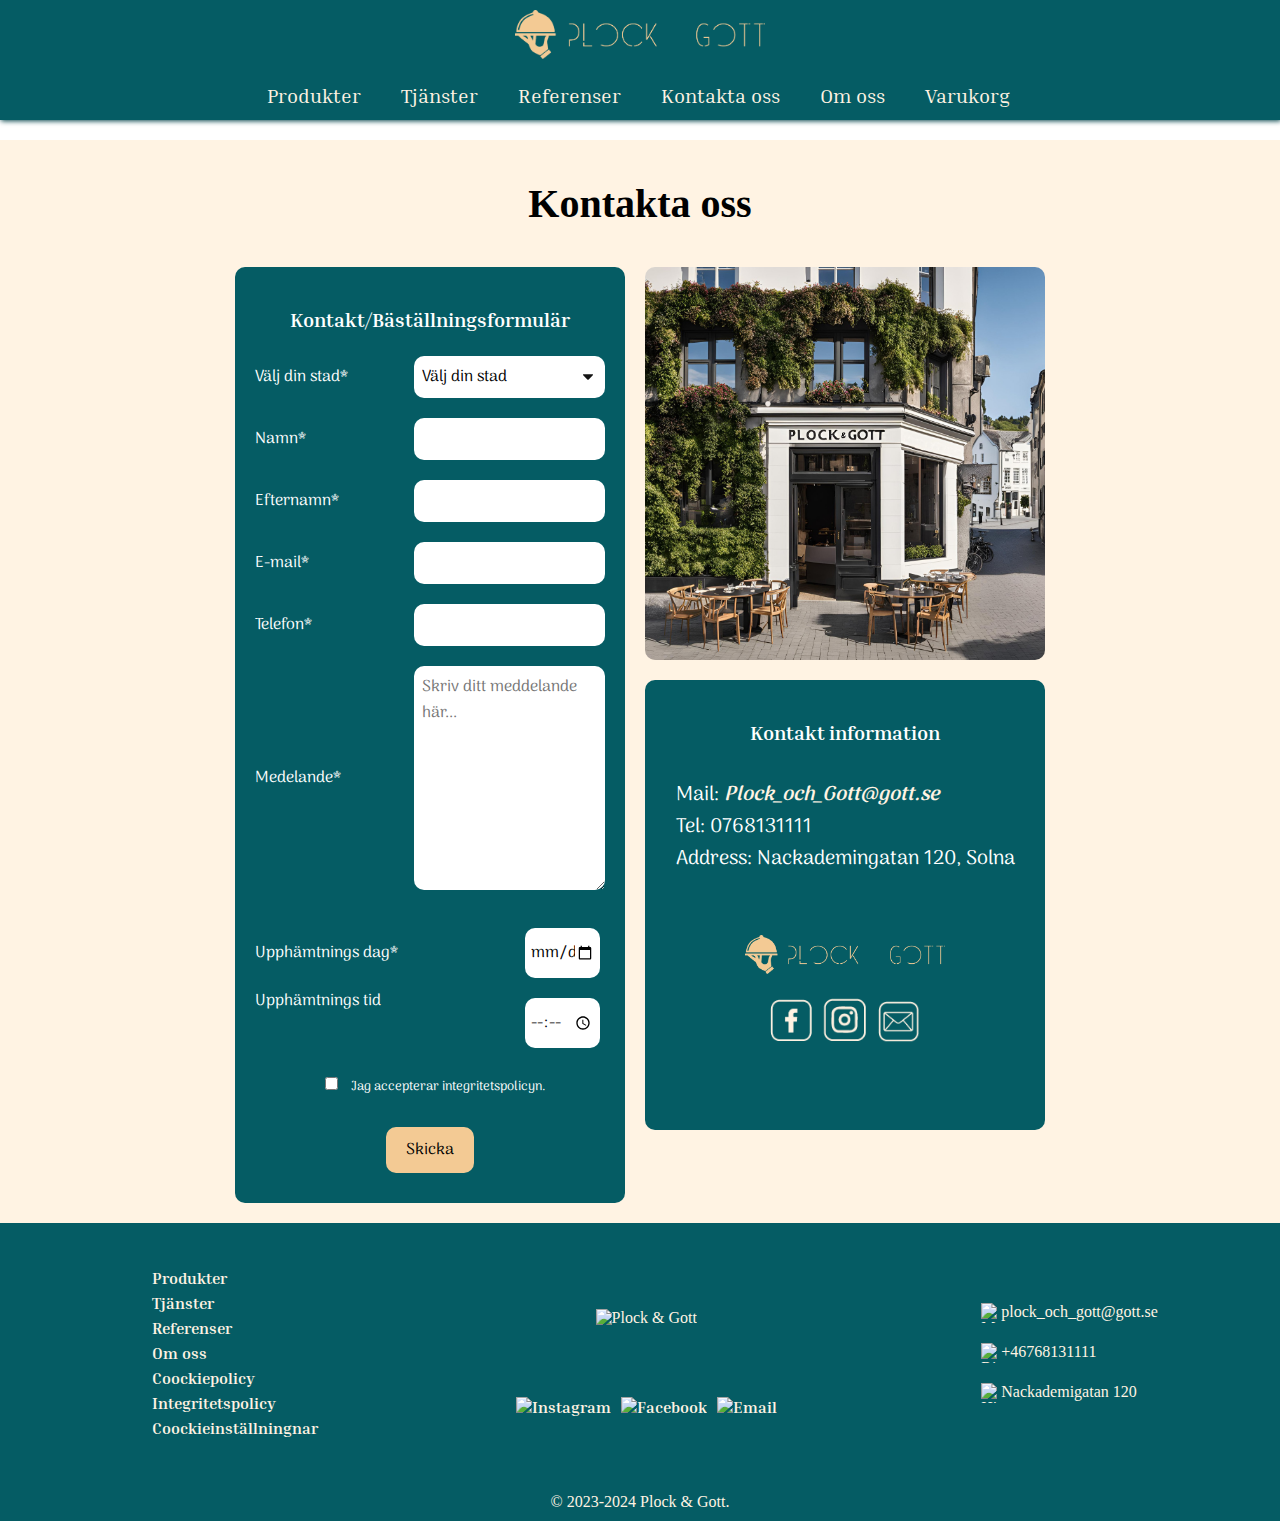
==== kontakta_oss.html @ 038e3742 "linked sidor" ====
<!DOCTYPE html>
<html lang="sv">
<head>
    <meta charset="UTF-8">
    <meta name="viewport" content="width=device-width, initial-scale=1.0">
    <title>Kontakta oss</title>
    <link rel="stylesheet" href="styles_justina.css">
    <link rel="preconnect" href="https://fonts.googleapis.com">
    <link rel="preconnect" href="https://fonts.gstatic.com" crossorigin>
    <link href="https://fonts.googleapis.com/css2?family=Arima:wght@100..700&display=swap" rel="stylesheet">
    <link rel="preconnect" href="https://fonts.googleapis.com">
    <link rel="preconnect" href="https://fonts.gstatic.com" crossorigin>
    <link href="https://fonts.googleapis.com/css2?family=Arima:wght@100..700&family=Inria+Serif:ital,wght@0,300;0,400;0,700;1,300;1,400;1,700&display=swap" rel="stylesheet">
</head>
<body>
    <header class="header">
        <div class="colum">
            <a href="#" aria-label="Huvud sida" tabindex="0"><img class="logo" src="./bilder_och_iconer/Plock_och_Gott_logo.png" alt="" style="width:250px;"></a>
        </div>
        <div class="colum">
            <input class="side-menu" type="checkbox" id="side-menu"/>
            <label class="menu-button" for="side-menu" aria-label="Meny"><span class="menu-line"></span></label>
            <nav class="nav" aria-label="Huvud Meny"> 
                <ul class="menu">
                    <li><a href="produkter.html">Produkter</a></li>
                    <li><a href="tjanster.html">Tjänster</a></li>
                    <li><a href="recensioner.html">Referenser</a> </li>
                    <li><a href="kontakta_oss.html">Kontakta oss</a></li>
                    <li><a href="om_oss.html" aria-current="page">Om oss</a></li>
                    <li><a href="#Varukorg">Varukorg</a></li>
                </ul>
            </nav>
        </div>
    </header>
    <main>
        <div class="wrap">
            <h1>Kontakta oss</h1>
            <div class="column">
                <section  class="form">
                    <h2>Kontakt/Bäställningsformulär</h2>
                    <form method="post" class="field">
                        <label for="city">Välj din stad*
                            <select class="text" name="city" id="city" required>
                                <option value="" disabled selected hidden>Välj din stad</option>
                                <option value="Solna">Solna</option>
                                <option value="Nacka">Nacka</option>
                            </select>
                        </label>
                        <label for="name">Namn*
                            <input class="text" type="text" id="name" name="namn" required>
                        </label>
                        <label for="last_name">Efternamn*
                            <input class="text" type="text" id="last_name" name="efternamn" required>
                        </label>
                        <label for="mail">E-mail*
                            <input class="text" type="email" id="mail" name="mail" required>
                        </label>
                        <label  for="phone">Telefon*
                            <input class="text" type="tel" id="phone" name="telefon-nummer" required>
                        </label>
                        <label for="message">Medelande*
                            <textarea class="text" id="message" name="medelande" required rows="8" cols="10" placeholder="Skriv ditt meddelande här..."></textarea>
                        </label>
                        <br>
                        <label for="date" class="wrap-time">Upphämtnings dag*
                            <input class="text small" type="date" name="date" id="date" required>
                        </label>
                        <label for="time" class="wrap-time">Upphämtnings tid
                            <input class="text small" type="time" name="time" id="time" required>
                        </label>
                        <br>
                        <div class="wrap-p">
                            <label for="policy" id="wrap-l" >
                                <input class="text" type="checkbox" id="policy" required>
                                Jag accepterar integritetspolicyn.
                            </label>
                        </div>
                        <button class="text send" type="submit">Skicka</button>
                    </form>
                </section>
            </div>
            <div class="column">
                <img id="Plock_och_Gott_Restaurant" src="/bilder_och_iconer/Plock_och_Gott_Restaurant.jpg" alt="Bild av Plock och Gott Restaurng ">
                <section class="info">
                    <h2>Kontakt information</h2>
                    <div>
                        <span>Mail: <a href="mailto:Plock_och_Gott@gott.se">Plock_och_Gott@gott.se</a></span>
                        <span>Tel: <a href="tel:0768131111"></a>0768131111</span>
                        <span>Address: Nackademingatan 120, Solna</span>
                    </div>
                    <img class="company_logo" src="/bilder_och_iconer/Plock_och_Gott_logo.png" alt="Företags Plock och Gott logo">
                    <div class="links">
                        <a href="https://www.facebook.com/"><img class="icon" src="/bilder_och_iconer/fb_logo.png" alt="Knapp för att gå till facebook"></a>
                        <a href="https://www.instagram.com/"><img class="icon" src="/bilder_och_iconer/instagram_logo.png" alt="Knapp för att gå till instagram"></a>
                        <a href="https://mail.google.com/"><img class="icon" src="/bilder_och_iconer/mail_logo.png" alt="Knapp för att gå till mail"></a>
                    </div>
                </section>
            </div>
        </div>
    </main>
    <footer>
        <div class="footer-container ">
            <div class="left-align footer-column  no-spacing ">
                
                <ul >
                    <li><a href="produkter.html">Produkter</a></li>
                    <li><a href="tjanster.html">Tjänster</a></li>
                    <li><a href="recensioner.html">Referenser</a></li>
                    <li><a href="om_oss.html">Om oss</a></li>
                </ul>
                <ul>
                    <li><a href="#">Coockiepolicy</a></li>
                    <li><a href="#">Integritetspolicy</a></li>
                    <li><a href="#">Coockieinställningnar</a></li>

                </ul>
            </div>
            
            <div class="center-alight footer-column">

                <img class="logo" src="./bilder/header-footer/Logo.png" alt="Plock & Gott"  width="500">
                <div class="social-icons">
                    <a href="https://www.instagram.com/" target="_blank"><img src="./bilder/header-footer/instagram_logo.png" alt="Instagram" width="70" height="70"></a>
                    <a href="https://www.facebook.com" target="_blank"><img src="./bilder/header-footer/fb_logo.png" alt="Facebook" width="70" height="70"></a>
                    <a href="https://www.gmail.com" target="_blank"><img src="./bilder/header-footer/mail_logo.png" alt="Email" width="70" height="70"></a>
                </div>
            </div>

            <div class="footer-column  contact-column">
                <p class="contact-item"><img src="./bilder/header-footer/mail_logo.png" alt="Mejla oss" width="20" height="20">plock_och_gott@gott.se</p>
                <p class="contact-item"><img src="./bilder/header-footer/phoneIcon.png" alt="Ring oss" width="20" height="20">+46768131111</p>
                <p class="contact-item"><img src="./bilder/header-footer/locationIcon.png" alt="Hitta oss" width="20" height="20">Nackademigatan 120</p>
            </div>
        </div>

        <div class="footer-bottom">
            <p>&copy; 2023-2024 Plock & Gott.</p>
        </div>
    </footer>
</body>
</html>
---- styles_justina.css ----
* {
  margin: 0;
}

a {
  text-decoration: none;
  font-family: "Inria Serif", serif;
  font-weight: 400;
  font-size: 20px;
}

ul {
  list-style: none;
  padding-inline-start: 0px;
  margin-block-start: 0;
  margin-block-end: 0;
  margin-inline-start: 0px;
  margin-inline-end: -7px;
  unicode-bidi: isolate;
}

.header {
  background-color: #055C64;
  box-shadow: 1px 1px 5px 0px #034349;
  position: absolute;
  display: flex;
  justify-content: space-between;
  top: 0;
  width: 100%;
  height: 100px;
}

.logo {
  margin: 0px 20px;
}

div.colum {
  display: flex;
  align-items: center;
}

.nav {
  position: absolute;
  display: flex;
  bottom: -80px;
  right: 5px;
  background-color: #055C64;
  overflow: hidden;
  box-shadow: #033337 -5px 8px 10px;
}

.menu a {
  display: block;
  height: 45px;
  padding: 10px 20px;
  color: #FFF3E3;
  text-align: right;
  font-family: "Inria Serif", serif;
  font-weight: 400;
  font-size: 20px;
}

.menu a:hover {
  background-color: #034349;
  width: 90%;
  position: relative;
  left: -30px;
}

.nav {
  max-height: 0;
}

.menu-button {
  cursor: pointer;
  float: right;
  padding: 40px 20px;
}

.menu-line {
  background: #FFF3E3;
  display: block;
  height: 2px;
  position: relative;
  margin-left: -10px;
  width: 30px;
}

.menu-line::before,
.menu-line::after {
  background: #FFF3E3;
  content: "";
  display: block;
  height: 130%;
  position: absolute;
  transition: all 0.7s;
  width: 100%;
}

.menu-line::before {
  top: 10px;
}

.menu-line::after {
  top: -10px;
}

.side-menu {
  display: none;
}

.side-menu:checked ~ nav {
  max-height: -moz-fit-content;
  max-height: fit-content;
  position: absolute;
  top: 90px;
}

.side-menu:checked ~ .menu-button .menu-line {
  background: transparent;
}

.side-menu:checked ~ .menu-button .menu-line::before {
  transform: rotate(-45deg);
  top: 0;
}

.side-menu:checked ~ .menu-button .menu-line::after {
  transform: rotate(45deg);
  top: 0;
}

@media (min-width: 820px) {
  .header {
    display: block;
    height: 120px;
  }
  .nav {
    max-height: none;
    top: 0;
    position: relative;
    width: -moz-fit-content;
    width: fit-content;
    background-color: transparent;
    margin: auto;
    box-shadow: none;
  }
  .menu li {
    float: left;
  }
  .menu a:hover {
    background-color: transparent;
    color: #F3CA94;
  }
  a {
    margin: auto;
    margin-top: 10px;
  }
  .menu-button {
    display: none;
  }
}
.wrap {
  display: flex;
  justify-content: center;
  flex-wrap: wrap;
  background-color: #FFF3E3;
  padding: 20px 10px;
  min-height: 80vh;
  gap: 20px;
}
@media (min-width: 820px) {
  .wrap {
    align-items: flex-start;
  }
}

main {
  margin-top: 120px;
}
@media (min-width: 820px) {
  main {
    margin-top: 140px;
  }
}

h1 {
  display: flex;
  justify-content: center;
  width: 100%;
  font-size: 40px;
  padding: 20px 0;
}

h2 {
  display: flex;
  justify-content: center;
  font-size: 20px;
  font-family: "Inria Serif";
  margin-bottom: 30px;
  color: white;
  min-width: 100%;
}

h2:last-of-type {
  margin-bottom: 15px;
  padding-top: 20px;
}

.field {
  gap: 5px;
}
.field label {
  display: flex;
  justify-content: space-between;
  align-items: center;
  font-size: 16px;
  color: white;
  font-family: "Arima";
}
.field .text {
  padding: 8px;
  border: none;
  font-family: "Arima";
  font-size: 16px;
  background-color: white;
  color: black;
  border-radius: 10px;
  margin: 10px 0;
  width: 50%;
}

select {
  all: unset;
  font-family: "Arima";
  font-size: small;
  background-image: url("data:image/svg+xml;charset=US-ASCII,%3Csvg%20xmlns%3D%22http%3A%2F%2Fwww.w3.org%2F2000%2Fsvg%22%20width%3D%22292.4%22%20height%3D%22292.4%22%3E%3Cpath%20fill%3D%22%23131313%22%20d%3D%22M287%2069.4a17.6%2017.6%200%200%200-13-5.4H18.4c-5%200-9.3%201.8-12.9%205.4A17.6%2017.6%200%200%200%200%2082.2c0%205%201.8%209.3%205.4%2012.9l128%20127.9c3.6%203.6%207.8%205.4%2012.8%205.4s9.2-1.8%2012.8-5.4L287%2095c3.5-3.5%205.4-7.8%205.4-12.8%200-5-1.9-9.2-5.5-12.8z%22%2F%3E%3C%2Fsvg%3E");
  background-repeat: no-repeat;
  background-position: right 0.7rem top 50%;
  background-size: 0.65rem auto;
}

#city:hover {
  background-color: #F3CA94;
  cursor: pointer;
}

.column {
  display: flex;
  flex-direction: column;
}

#Plock_och_Gott_Restaurant {
  width: 360px;
  border-radius: 10px;
  margin: auto;
  margin-bottom: 20px;
}
@media (min-width: 900px) {
  #Plock_och_Gott_Restaurant {
    width: 400px;
  }
}

main section {
  min-width: 320px;
  flex-wrap: wrap;
  height: -moz-fit-content;
  height: fit-content;
  background-color: #055C64;
  border-radius: 10px;
}
@media (min-width: 900px) {
  main section {
    min-width: 350px;
  }
}

.form, .info {
  padding: 20px;
}

label:last-of-type {
  align-items: flex-start;
}

span {
  display: block;
  font-size: 20px;
  color: white;
  font-family: "Arima";
}

.info {
  display: flex;
  flex-direction: column;
  align-items: center;
  min-height: -moz-fit-content;
  min-height: fit-content;
}
@media (min-width: 777px) {
  .info h2 {
    padding: 20px 0;
  }
}
@media (min-width: 899px) {
  .info h2 {
    padding: 20px 0;
  }
}
.info a {
  font-family: "Arima";
  font-style: italic;
}

a {
  color: #FFF3E3;
  font-size: unset;
  font-weight: 600;
}

.icon {
  width: 50px;
}

.company_logo {
  width: 200px;
  padding-top: 20px;
  padding-bottom: 20px;
  cursor: pointer;
}
@media (min-width: 777px) {
  .company_logo {
    padding-top: 60px;
  }
}
@media (min-width: 899px) {
  .company_logo {
    padding-top: 60px;
  }
}

.text.small {
  height: 40px;
  margin-right: 5px;
  padding: 5px;
}

@media (min-width: 777px) {
  .form {
    min-height: 680px;
  }
}
@media (min-width: 899px) {
  .form {
    min-height: 710px;
  }
}

.text.small:first-of-type {
  width: 90px;
}
@media (min-width: 900px) {
  .text.small:first-of-type {
    width: 100px;
  }
}

.text.small:last-of-type {
  width: 55px;
}
@media (min-width: 900px) {
  .text.small:last-of-type {
    width: 65px;
  }
}

.wrap-time {
  display: flex;
}

div.wrap-p {
  text-align: center;
  min-width: 300px;
}

input.text.text.small {
  cursor: pointer;
}

#wrap-l {
  all: unset;
  color: white;
  font-family: "Arima";
  font-size: small;
}
#wrap-l input {
  width: unset;
  margin: 0 10px;
  cursor: pointer;
}

.text.send {
  display: block;
  margin: 30px auto 10px auto;
  width: 25%;
  padding: 10px 5px;
  background-color: #F3CA94;
  cursor: pointer;
}

@media (min-width: 777px) {
  section.info {
    min-height: 445px;
  }
}
@media (min-width: 899px) {
  section.info {
    min-height: 410px;
  }
}

footer {
  background-color: #055C64;
  color: #FFF3E3;
  padding: 10px 0;
}

.footer-container {
  display: flex;
  flex-direction: column;
  justify-content: center;
  align-items: center;
  padding: 20px;
}

.footer-column {
  text-align: center;
  padding: 10px 0;
}

.footer-column ul {
  list-style-type: none;
  padding: 0;
}

.footer-column ul li {
  margin: 5px 0;
}

.footer-column a {
  color: #FFF3E3;
  text-decoration: none;
}

.footer-column a:hover {
  text-decoration: underline;
}

.footer-column img.logo {
  width: 70%;
  margin: 20px 0;
}

.social-icons {
  display: flex;
  justify-content: center;
  gap: 10px;
}

.social-icons img {
  width: 50px;
  height: 50px;
}

.contact-item {
  display: flex;
  justify-content: center;
  margin: 10px 0;
}

.footer-bottom {
  text-align: center;
  font-size: 12px;
  margin-top: 20px;
}

@media screen and (min-width: 768px) {
  .footer-container {
    flex-direction: row;
    justify-content: space-around;
    text-align: left;
  }
  .footer-column {
    margin-bottom: 0;
  }
  .social-icons a img {
    width: 70px;
    height: 70px;
  }
  .footer-bottom p {
    font-size: 16px;
  }
  .left-align {
    text-align: left;
    padding-left: 30px;
  }
  .contact-column {
    display: flex;
    flex-direction: column;
    align-items: flex-start;
  }
  .center-alight {
    align-items: center;
  }
  .social-icons {
    display: flex;
    justify-content: center;
    gap: 10px;
    padding-top: 40px;
  }
  .footer-container {
    padding: 20px;
  }
}/*# sourceMappingURL=styles_justina.css.map */
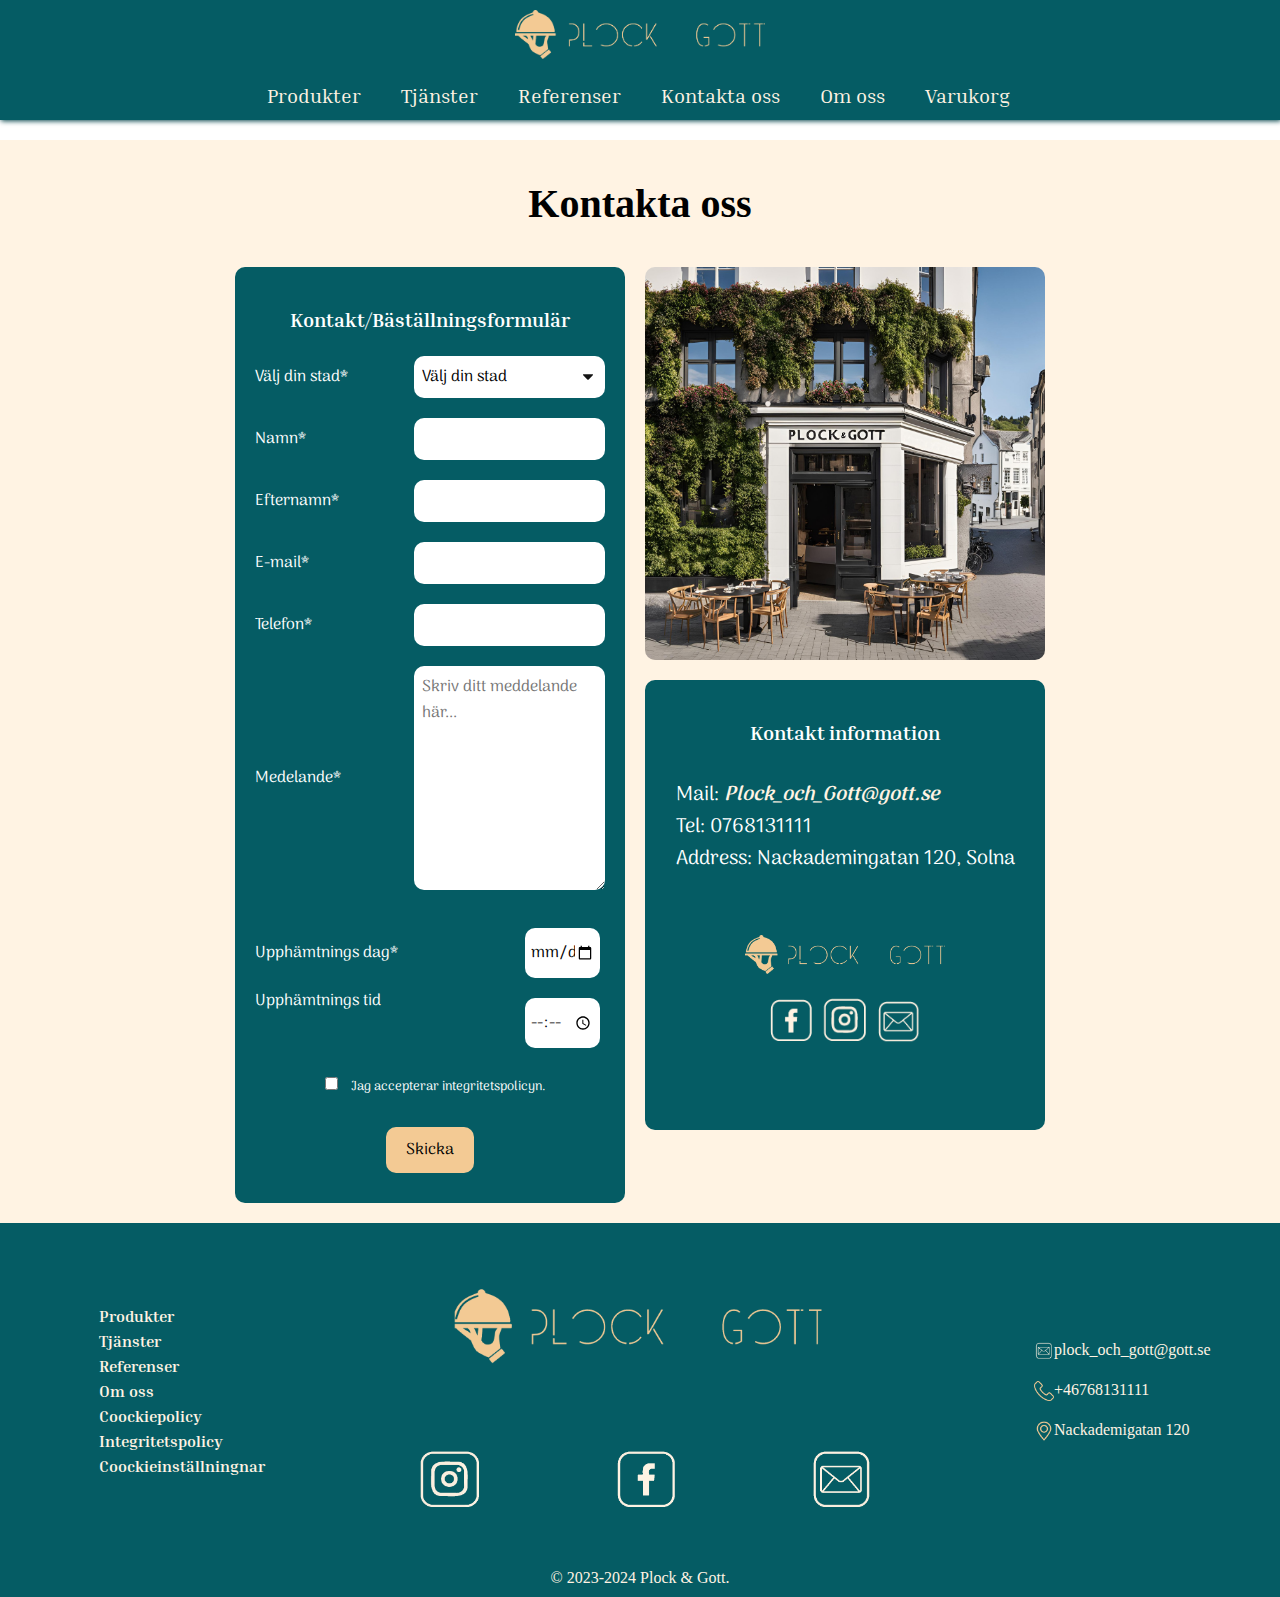
==== commit 9005bd09: "laddat upp bilder till footer" ====
--- a/kontakta_oss.html
+++ b/kontakta_oss.html
@@ -118,18 +118,18 @@
             
             <div class="center-alight footer-column">
 
-                <img class="logo" src="./bilder/header-footer/Logo.png" alt="Plock & Gott"  width="500">
+                <img class="logo" src="/bilder_och_iconer/Logo.png" alt="Plock & Gott"  width="500">
                 <div class="social-icons">
-                    <a href="https://www.instagram.com/" target="_blank"><img src="./bilder/header-footer/instagram_logo.png" alt="Instagram" width="70" height="70"></a>
-                    <a href="https://www.facebook.com" target="_blank"><img src="./bilder/header-footer/fb_logo.png" alt="Facebook" width="70" height="70"></a>
-                    <a href="https://www.gmail.com" target="_blank"><img src="./bilder/header-footer/mail_logo.png" alt="Email" width="70" height="70"></a>
+                    <a href="https://www.instagram.com/" target="_blank"><img src="/bilder_och_iconer/instagram_logo.png" alt="Instagram" width="70" height="70"></a>
+                    <a href="https://www.facebook.com" target="_blank"><img src="/bilder_och_iconer/fb_logo.png" alt="Facebook" width="70" height="70"></a>
+                    <a href="https://www.gmail.com" target="_blank"><img src="/bilder_och_iconer/mail_logo.png" alt="Email" width="70" height="70"></a>
                 </div>
             </div>
 
             <div class="footer-column  contact-column">
-                <p class="contact-item"><img src="./bilder/header-footer/mail_logo.png" alt="Mejla oss" width="20" height="20">plock_och_gott@gott.se</p>
-                <p class="contact-item"><img src="./bilder/header-footer/phoneIcon.png" alt="Ring oss" width="20" height="20">+46768131111</p>
-                <p class="contact-item"><img src="./bilder/header-footer/locationIcon.png" alt="Hitta oss" width="20" height="20">Nackademigatan 120</p>
+                <p class="contact-item"><img src="/bilder_och_iconer/mail_logo.png" alt="Mejla oss" width="20" height="20">plock_och_gott@gott.se</p>
+                <p class="contact-item"><img src="/bilder_och_iconer/phoneIcon.png" alt="Ring oss" width="20" height="20">+46768131111</p>
+                <p class="contact-item"><img src="/bilder_och_iconer/locationIcon.png" alt="Hitta oss" width="20" height="20">Nackademigatan 120</p>
             </div>
         </div>
 
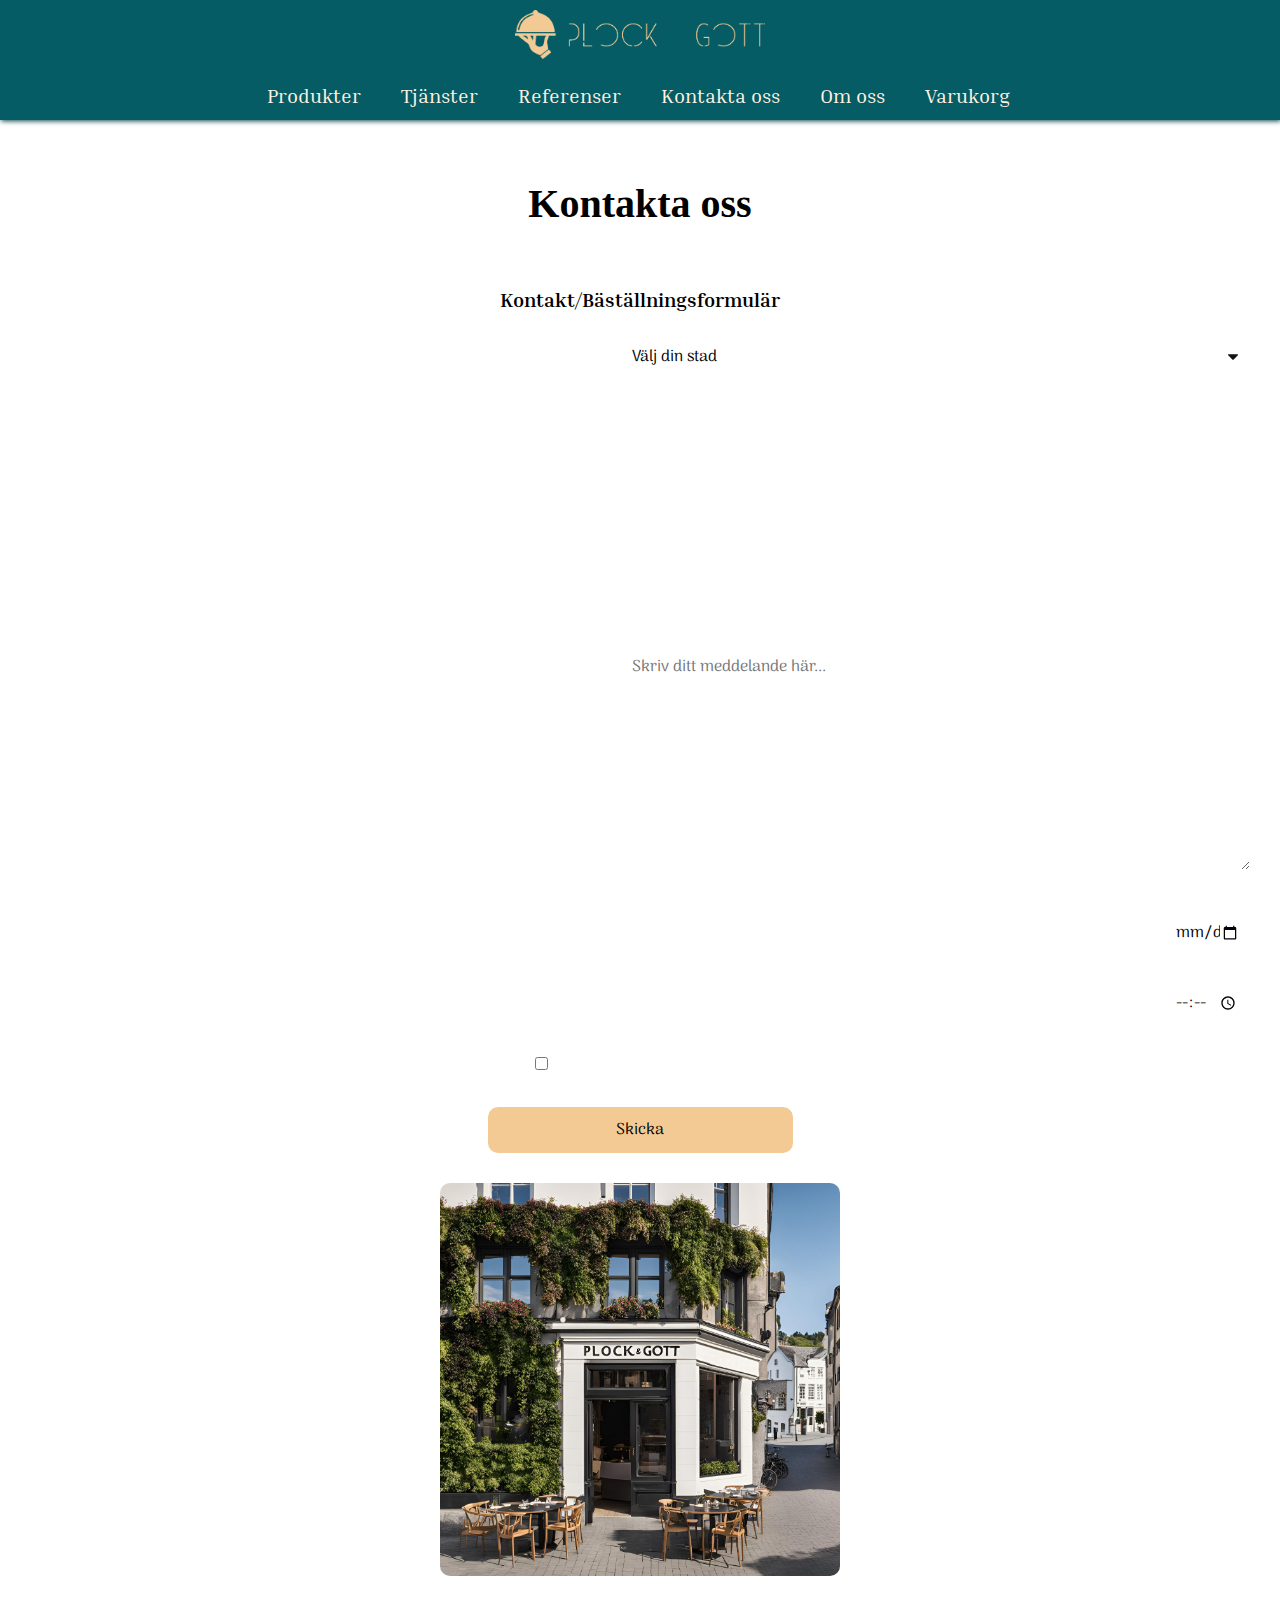
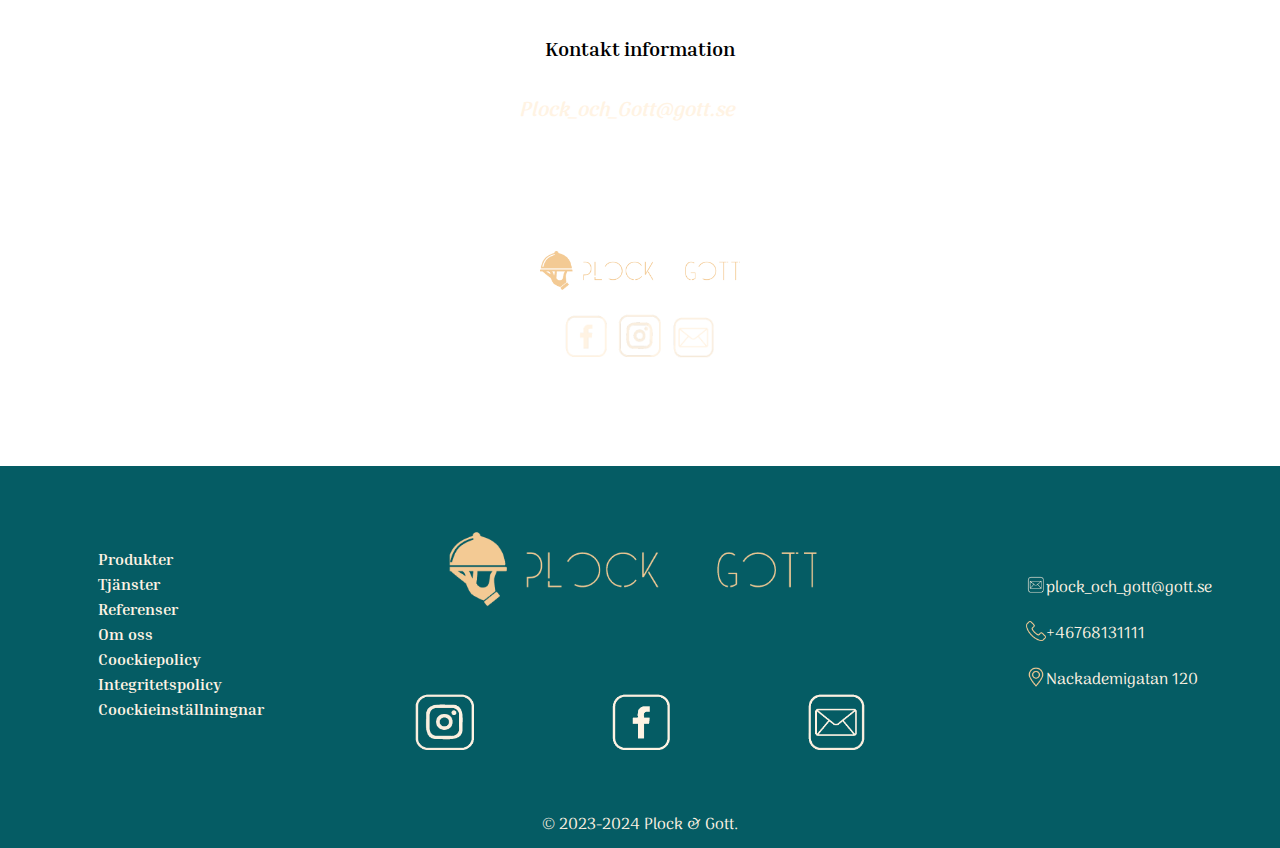
==== commit 67b2be5c: "index" ====
--- a/kontakta_oss.html
+++ b/kontakta_oss.html
@@ -11,6 +11,7 @@
     <link rel="preconnect" href="https://fonts.googleapis.com">
     <link rel="preconnect" href="https://fonts.gstatic.com" crossorigin>
     <link href="https://fonts.googleapis.com/css2?family=Arima:wght@100..700&family=Inria+Serif:ital,wght@0,300;0,400;0,700;1,300;1,400;1,700&display=swap" rel="stylesheet">
+    <link rel=“icon” type=“image/png” href=“./bilder_och_iconer/favicon_16x16.png”>
 </head>
 <body>
     <header class="header">
--- a/styles_justina.css
+++ b/styles_justina.css
@@ -522,4 +522,167 @@
   .footer-container {
     padding: 20px;
   }
+}
+main {
+  flex-direction: column;
+}
+main section {
+  all: unset;
+}
+
+div.wrap {
+  display: block;
+}
+
+p {
+  font-family: "Arima";
+}
+
+h2 {
+  color: black;
+}
+
+div.wrap {
+  background-color: #FFF3E3;
+}
+@media (min-width: 900px) {
+  div.wrap {
+    background-color: white;
+  }
+}
+
+section.personal {
+  max-width: 90%;
+  padding: 20px;
+}
+@media (min-width: 900px) {
+  section.personal {
+    max-width: 800px;
+    padding: 40px;
+    background-color: #FFF3E3;
+  }
+}
+@media (min-width: 900px) {
+  section.personal h2 {
+    color: black;
+  }
+}
+section.personal span {
+  color: black;
+  text-align: center;
+  margin-bottom: 20px;
+}
+section.personal div.bilder {
+  display: flex;
+  justify-content: center;
+  flex-wrap: wrap;
+  width: 100%;
+  padding: 10px 0;
+}
+section.personal div.bilder img {
+  margin: 5px;
+  width: 150px;
+}
+@media (min-width: 500px) {
+  section.personal div.bilder img {
+    min-width: 200px;
+  }
+}
+@media (min-width: 600px) {
+  section.personal div.bilder img {
+    min-width: 250px;
+  }
+}
+
+.two {
+  width: 100%;
+  padding: 20px;
+  display: flex;
+  flex-direction: column-reverse;
+}
+@media (min-width: 800px) {
+  .two {
+    flex-direction: row;
+  }
+}
+.two .bilder_two {
+  width: 100%;
+  display: flex;
+  justify-content: space-between;
+  background-color: #FFF3E3;
+}
+@media (min-width: 800px) {
+  .two .bilder_two {
+    width: 50%;
+    padding: 20px;
+    border-radius: 10px;
+    margin-right: 20px;
+  }
+}
+.two .bilder_two img {
+  margin: 5px;
+  min-width: 80px;
+  max-width: 250px;
+  border-radius: 10px;
+}
+
+div.box {
+  display: block;
+}
+
+.cta-button {
+  display: block;
+  padding: 20px 20px;
+  background-color: #055C64;
+  color: white;
+  text-align: center;
+  text-decoration: none;
+  border-radius: 5px;
+  font-size: 20px;
+  margin-top: 20px;
+  width: -moz-fit-content;
+  width: fit-content;
+}
+
+.cta-button:hover {
+  background-color: #034349;
+  color: white;
+}
+
+section.recentioner {
+  width: 400px;
+  min-height: -moz-fit-content;
+  min-height: fit-content;
+  padding: 20px;
+}
+@media (min-width: 900px) {
+  section.recentioner {
+    width: 700px;
+  }
+}
+
+.container {
+  display: flex;
+  justify-content: center;
+  flex-wrap: wrap;
+  width: 100%;
+  gap: 10px;
+}
+@media (min-width: 900px) {
+  .container {
+    max-width: 70%;
+  }
+}
+.container .re {
+  width: 80%;
+  height: 100px;
+  margin: 5px;
+  background-color: #FFF3E3;
+  border-radius: 10px;
+  padding: 15px;
+}
+@media (min-width: 900px) {
+  .container .re {
+    max-width: 50%;
+  }
 }/*# sourceMappingURL=styles_justina.css.map */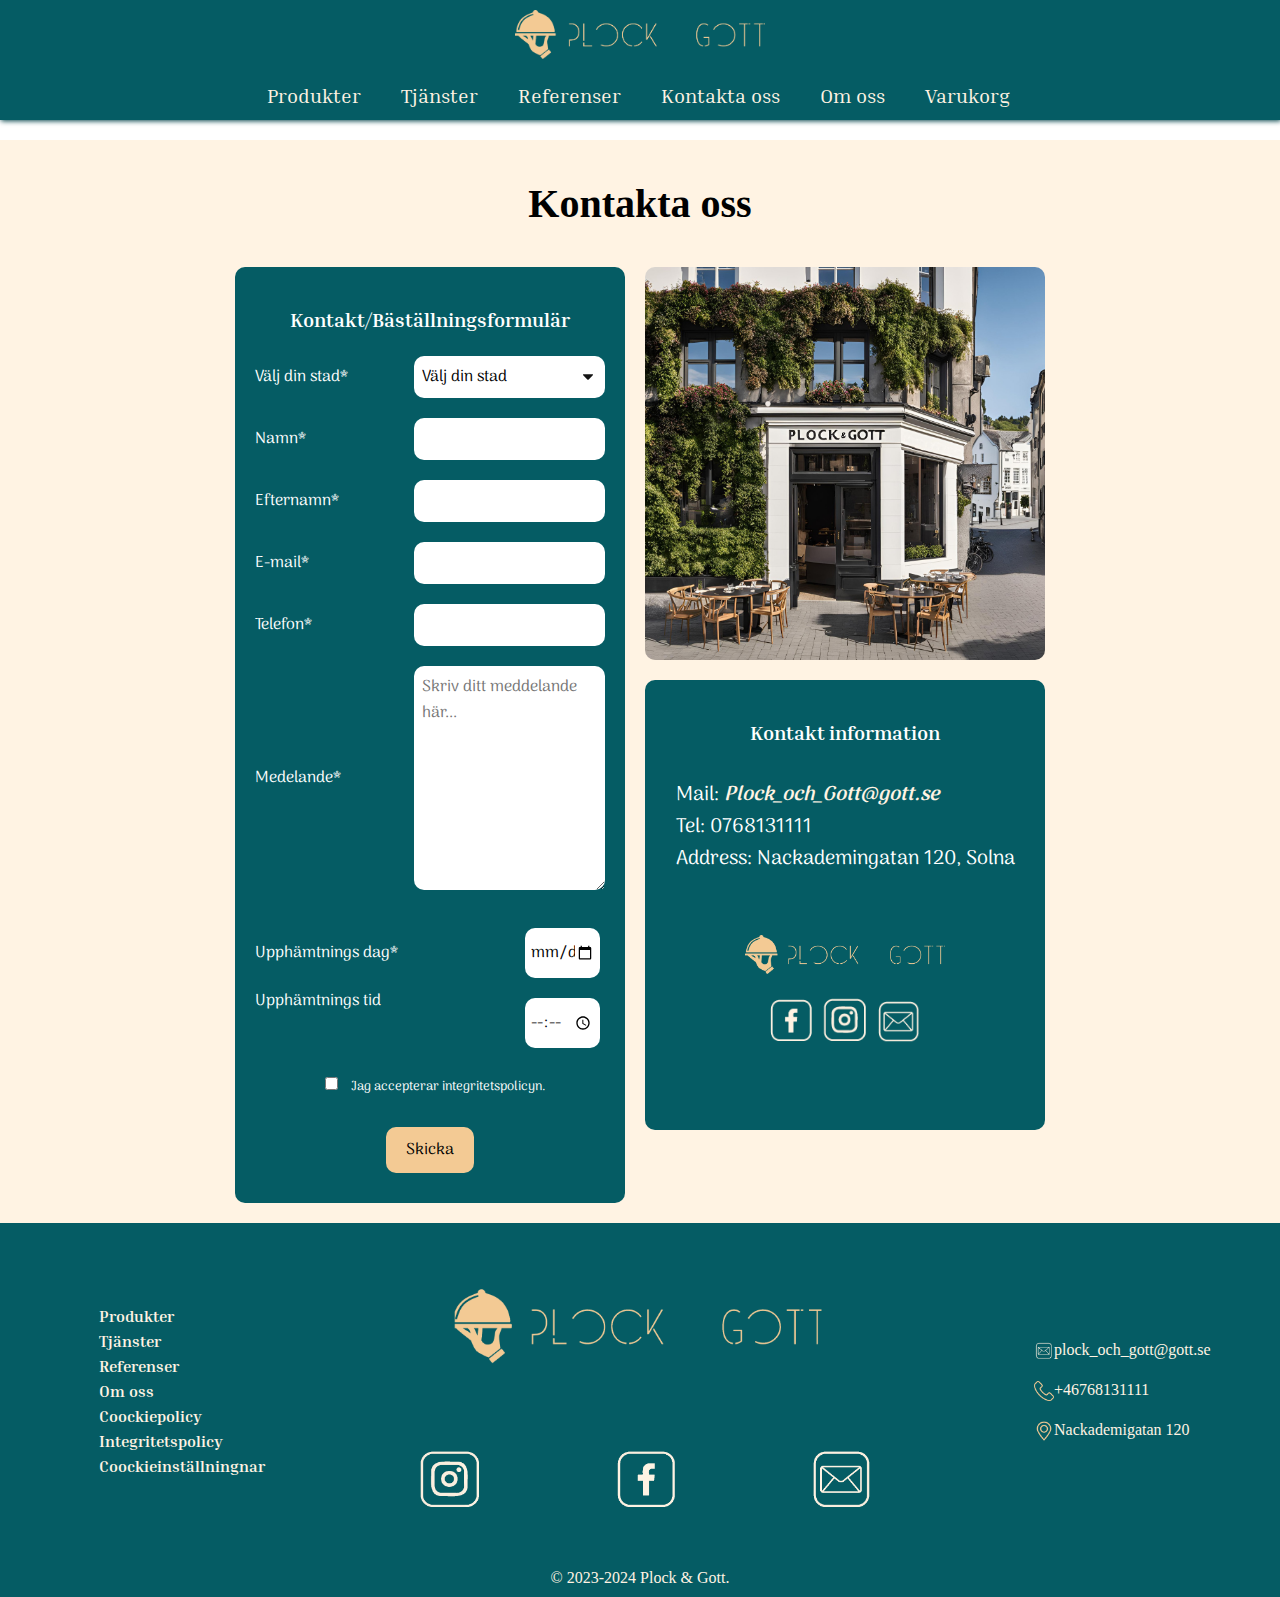
==== commit 0dd9fe10: "koplat sidosr" ====
--- a/kontakta_oss.html
+++ b/kontakta_oss.html
@@ -16,7 +16,7 @@
 <body>
     <header class="header">
         <div class="colum">
-            <a href="#" aria-label="Huvud sida" tabindex="0"><img class="logo" src="./bilder_och_iconer/Plock_och_Gott_logo.png" alt="" style="width:250px;"></a>
+            <a href="index.html" aria-label="Huvud sida" tabindex="0"><img class="logo" src="./bilder_och_iconer/Plock_och_Gott_logo.png" alt="" style="width:250px;"></a>
         </div>
         <div class="colum">
             <input class="side-menu" type="checkbox" id="side-menu"/>
--- a/styles_justina.css
+++ b/styles_justina.css
@@ -522,167 +522,4 @@
   .footer-container {
     padding: 20px;
   }
-}
-main {
-  flex-direction: column;
-}
-main section {
-  all: unset;
-}
-
-div.wrap {
-  display: block;
-}
-
-p {
-  font-family: "Arima";
-}
-
-h2 {
-  color: black;
-}
-
-div.wrap {
-  background-color: #FFF3E3;
-}
-@media (min-width: 900px) {
-  div.wrap {
-    background-color: white;
-  }
-}
-
-section.personal {
-  max-width: 90%;
-  padding: 20px;
-}
-@media (min-width: 900px) {
-  section.personal {
-    max-width: 800px;
-    padding: 40px;
-    background-color: #FFF3E3;
-  }
-}
-@media (min-width: 900px) {
-  section.personal h2 {
-    color: black;
-  }
-}
-section.personal span {
-  color: black;
-  text-align: center;
-  margin-bottom: 20px;
-}
-section.personal div.bilder {
-  display: flex;
-  justify-content: center;
-  flex-wrap: wrap;
-  width: 100%;
-  padding: 10px 0;
-}
-section.personal div.bilder img {
-  margin: 5px;
-  width: 150px;
-}
-@media (min-width: 500px) {
-  section.personal div.bilder img {
-    min-width: 200px;
-  }
-}
-@media (min-width: 600px) {
-  section.personal div.bilder img {
-    min-width: 250px;
-  }
-}
-
-.two {
-  width: 100%;
-  padding: 20px;
-  display: flex;
-  flex-direction: column-reverse;
-}
-@media (min-width: 800px) {
-  .two {
-    flex-direction: row;
-  }
-}
-.two .bilder_two {
-  width: 100%;
-  display: flex;
-  justify-content: space-between;
-  background-color: #FFF3E3;
-}
-@media (min-width: 800px) {
-  .two .bilder_two {
-    width: 50%;
-    padding: 20px;
-    border-radius: 10px;
-    margin-right: 20px;
-  }
-}
-.two .bilder_two img {
-  margin: 5px;
-  min-width: 80px;
-  max-width: 250px;
-  border-radius: 10px;
-}
-
-div.box {
-  display: block;
-}
-
-.cta-button {
-  display: block;
-  padding: 20px 20px;
-  background-color: #055C64;
-  color: white;
-  text-align: center;
-  text-decoration: none;
-  border-radius: 5px;
-  font-size: 20px;
-  margin-top: 20px;
-  width: -moz-fit-content;
-  width: fit-content;
-}
-
-.cta-button:hover {
-  background-color: #034349;
-  color: white;
-}
-
-section.recentioner {
-  width: 400px;
-  min-height: -moz-fit-content;
-  min-height: fit-content;
-  padding: 20px;
-}
-@media (min-width: 900px) {
-  section.recentioner {
-    width: 700px;
-  }
-}
-
-.container {
-  display: flex;
-  justify-content: center;
-  flex-wrap: wrap;
-  width: 100%;
-  gap: 10px;
-}
-@media (min-width: 900px) {
-  .container {
-    max-width: 70%;
-  }
-}
-.container .re {
-  width: 80%;
-  height: 100px;
-  margin: 5px;
-  background-color: #FFF3E3;
-  border-radius: 10px;
-  padding: 15px;
-}
-@media (min-width: 900px) {
-  .container .re {
-    max-width: 50%;
-  }
 }/*# sourceMappingURL=styles_justina.css.map */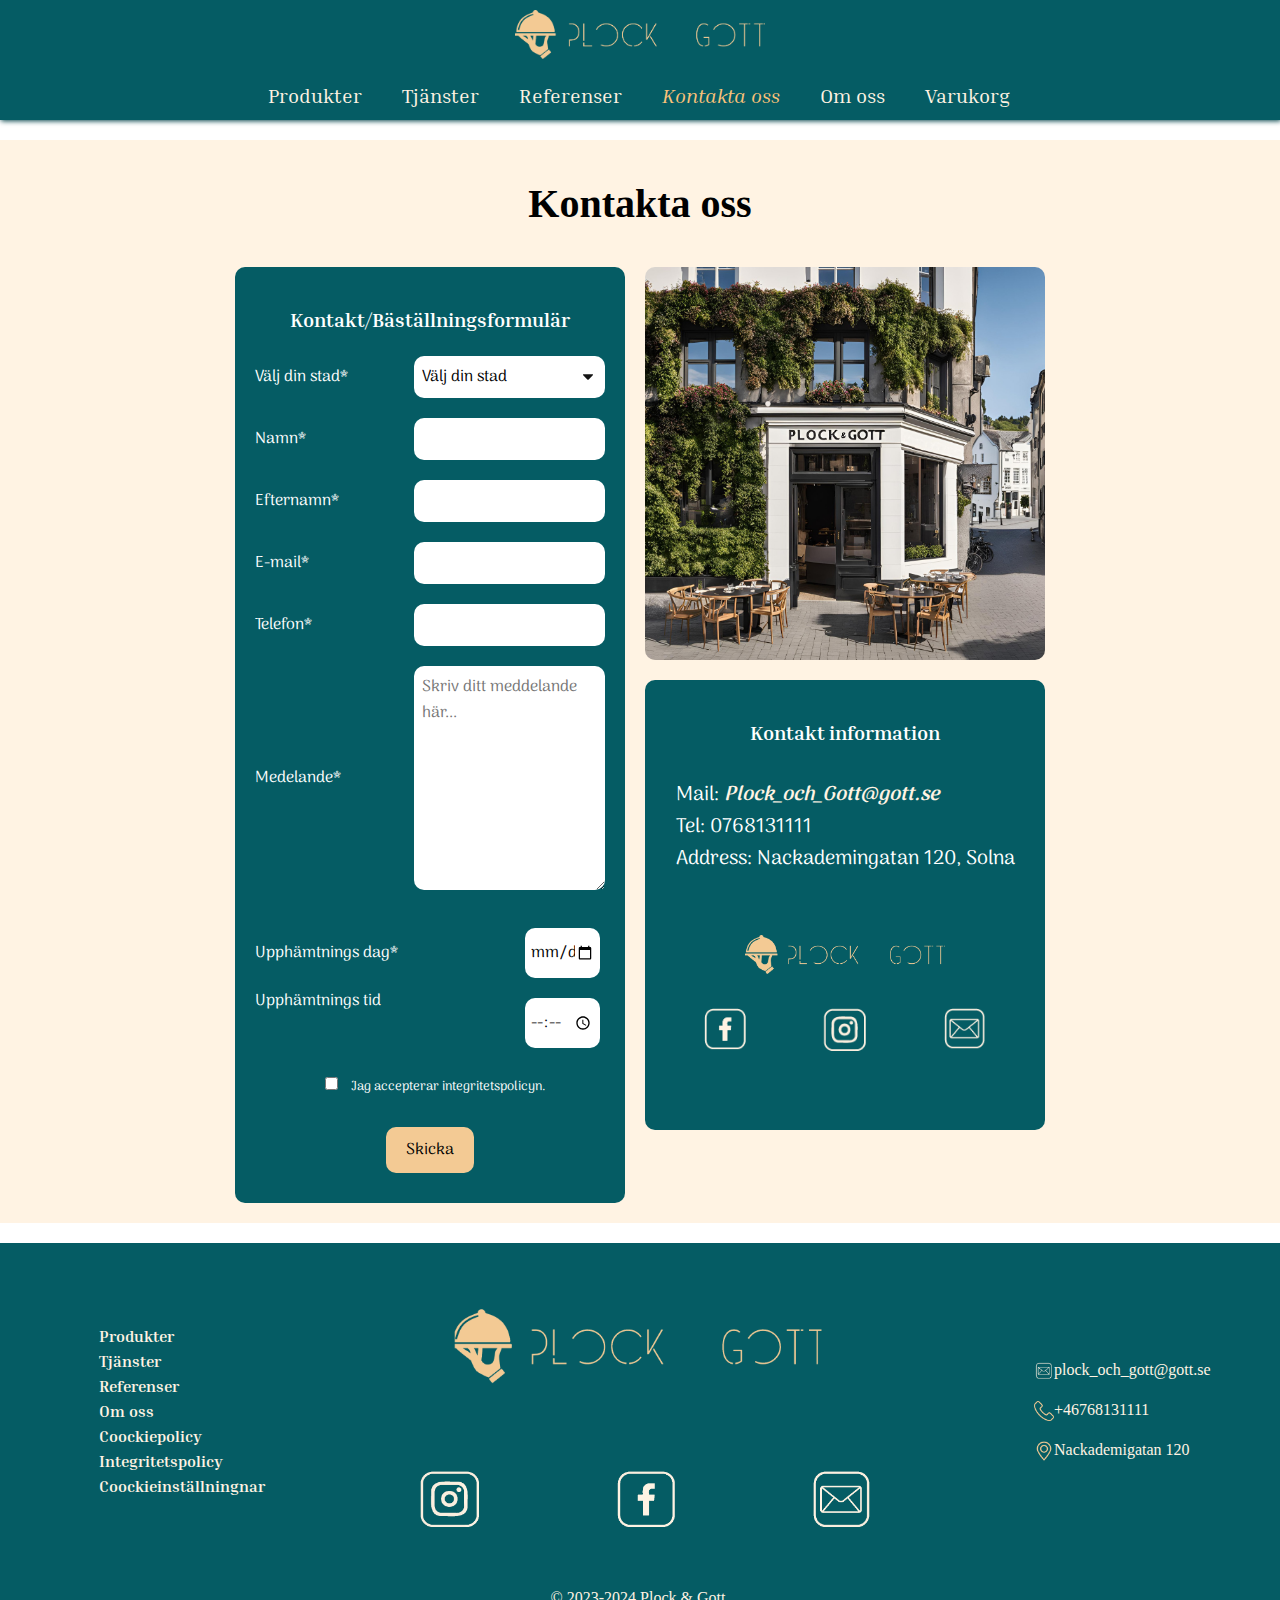
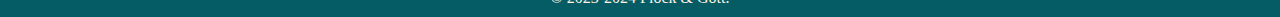
==== commit 61253fc8: "active header" ====
--- a/kontakta_oss.html
+++ b/kontakta_oss.html
@@ -11,7 +11,7 @@
     <link rel="preconnect" href="https://fonts.googleapis.com">
     <link rel="preconnect" href="https://fonts.gstatic.com" crossorigin>
     <link href="https://fonts.googleapis.com/css2?family=Arima:wght@100..700&family=Inria+Serif:ital,wght@0,300;0,400;0,700;1,300;1,400;1,700&display=swap" rel="stylesheet">
-    <link rel=“icon” type=“image/png” href=“./bilder_och_iconer/favicon_16x16.png”>
+    <link rel="icon" type="image/png" href="bilder_och_iconer/favico.ico">
 </head>
 <body>
     <header class="header">
@@ -26,8 +26,8 @@
                     <li><a href="produkter.html">Produkter</a></li>
                     <li><a href="tjanster.html">Tjänster</a></li>
                     <li><a href="recensioner.html">Referenser</a> </li>
-                    <li><a href="kontakta_oss.html">Kontakta oss</a></li>
-                    <li><a href="om_oss.html" aria-current="page">Om oss</a></li>
+                    <li><a class="active" href="kontakta_oss.html" aria-current="page">Kontakta oss</a></li>
+                    <li><a href="#" >Om oss</a></li>
                     <li><a href="#Varukorg">Varukorg</a></li>
                 </ul>
             </nav>
--- a/styles_justina.css
+++ b/styles_justina.css
@@ -152,6 +152,10 @@
     background-color: transparent;
     color: #F3CA94;
   }
+  .menu a.active {
+    color: #fac279;
+    font-style: italic;
+  }
   a {
     margin: auto;
     margin-top: 10px;
@@ -177,6 +181,7 @@
 
 main {
   margin-top: 120px;
+  margin-bottom: 20px;
 }
 @media (min-width: 820px) {
   main {
@@ -409,6 +414,11 @@
   cursor: pointer;
 }
 
+section.info div.links {
+  width: 100%;
+  display: flex;
+  justify-content: space-evenly;
+}
 @media (min-width: 777px) {
   section.info {
     min-height: 445px;
